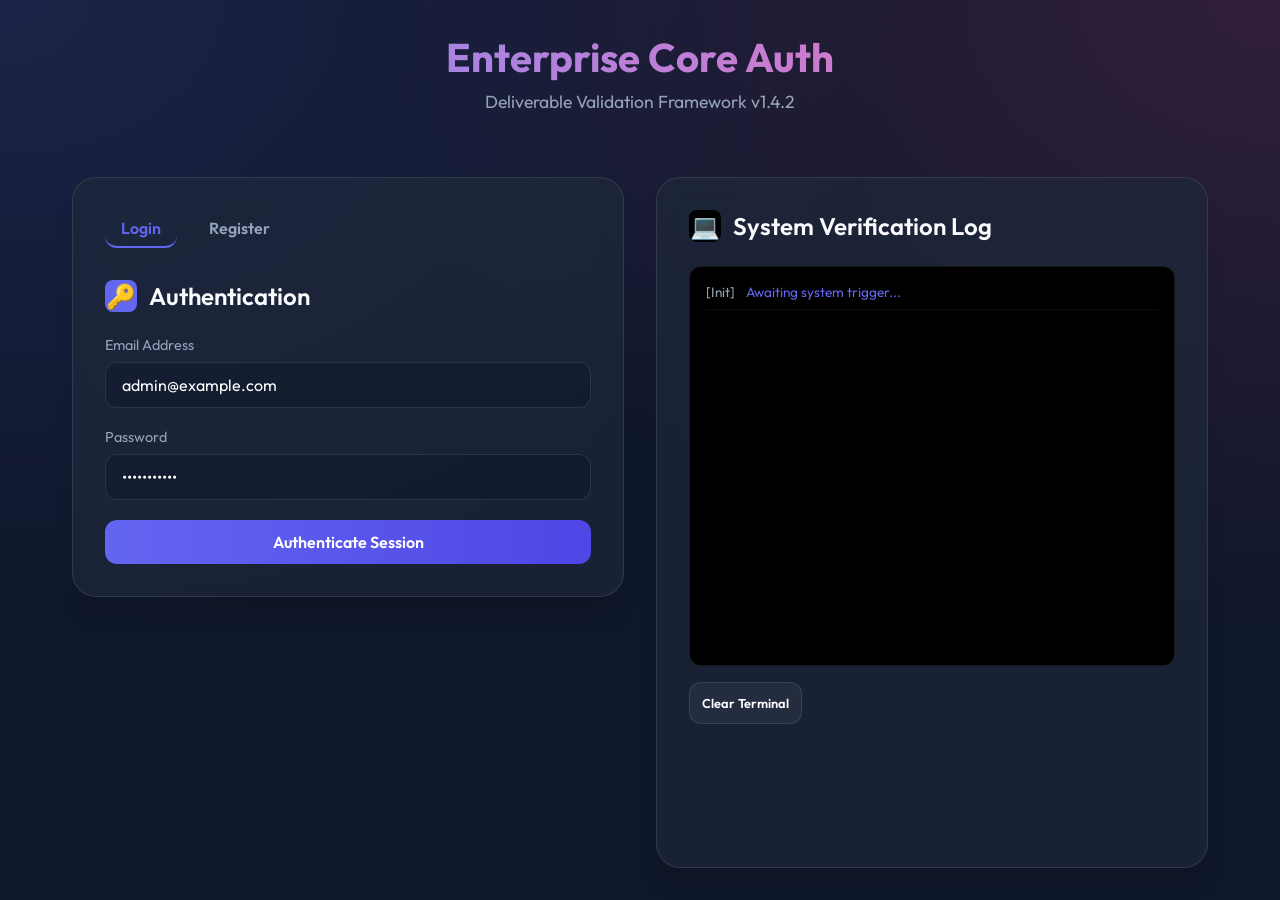
==== frontend/index.html @ 1b628c61 "feat: implement modular authentication system with JWT rotation, Redis-backed blacklisting, and CI p" ====
<!DOCTYPE html>
<html lang="en">
<head>
    <meta charset="UTF-8">
    <meta name="viewport" content="width=device-width, initial-scale=1.0">
    <title>Enterprise Core Auth - Validation Client</title>
    <link rel="preconnect" href="https://fonts.googleapis.com">
    <link rel="preconnect" href="https://fonts.gstatic.com" crossorigin>
    <link href="https://fonts.googleapis.com/css2?family=Outfit:wght@300;400;600;700&display=swap" rel="stylesheet">
    <style>
        :root {
            --primary: #6366f1;
            --primary-dark: #4f46e5;
            --secondary: #ec4899;
            --bg: #0f172a;
            --card-bg: rgba(30, 41, 59, 0.7);
            --text: #f8fafc;
            --text-dim: #94a3b8;
            --success: #22c55e;
            --error: #ef4444;
            --warning: #f59e0b;
        }

        * {
            margin: 0;
            padding: 0;
            box-sizing: border-box;
            font-family: 'Outfit', sans-serif;
        }

        body {
            background-color: var(--bg);
            background-image: 
                radial-gradient(at 0% 0%, rgba(99, 102, 241, 0.15) 0px, transparent 50%),
                radial-gradient(at 100% 0%, rgba(236, 72, 153, 0.15) 0px, transparent 50%);
            color: var(--text);
            min-height: 100vh;
            display: flex;
            flex-direction: column;
            overflow-x: hidden;
        }

        header {
            padding: 2rem;
            text-align: center;
        }

        h1 {
            font-size: 2.5rem;
            font-weight: 700;
            background: linear-gradient(to right, #818cf8, #f472b6);
            -webkit-background-clip: text;
            -webkit-text-fill-color: transparent;
            margin-bottom: 0.5rem;
        }

        .subtitle {
            color: var(--text-dim);
            font-size: 1.1rem;
        }

        main {
            flex: 1;
            max-width: 1200px;
            margin: 0 auto;
            padding: 2rem;
            width: 100%;
            display: grid;
            grid-template-columns: 1fr 1fr;
            gap: 2rem;
        }

        @media (max-width: 900px) {
            main {
                grid-template-columns: 1fr;
            }
        }

        .card {
            background: var(--card-bg);
            backdrop-filter: blur(12px);
            border: 1px solid rgba(255, 255, 255, 0.1);
            border-radius: 24px;
            padding: 2rem;
            box-shadow: 0 20px 25px -5px rgba(0, 0, 0, 0.1), 0 10px 10px -5px rgba(0, 0, 0, 0.04);
            transition: transform 0.3s ease, box-shadow 0.3s ease;
        }

        .card:hover {
            transform: translateY(-5px);
            box-shadow: 0 25px 30px -5px rgba(0, 0, 0, 0.2);
        }

        .card-title {
            font-size: 1.5rem;
            font-weight: 600;
            margin-bottom: 1.5rem;
            display: flex;
            align-items: center;
            gap: 0.75rem;
        }

        .card-title .icon {
            width: 32px;
            height: 32px;
            background: var(--primary);
            border-radius: 8px;
            display: flex;
            align-items: center;
            justify-content: center;
        }

        .form-group {
            margin-bottom: 1.25rem;
        }

        label {
            display: block;
            margin-bottom: 0.5rem;
            color: var(--text-dim);
            font-size: 0.9rem;
        }

        input {
            width: 100%;
            padding: 0.75rem 1rem;
            background: rgba(15, 23, 42, 0.5);
            border: 1px solid rgba(255, 255, 255, 0.1);
            border-radius: 12px;
            color: white;
            font-size: 1rem;
            outline: none;
            transition: border-color 0.2s;
        }

        input:focus {
            border-color: var(--primary);
        }

        button {
            width: 100%;
            padding: 0.75rem;
            background: linear-gradient(to right, var(--primary), var(--primary-dark));
            color: white;
            border: none;
            border-radius: 12px;
            font-size: 1rem;
            font-weight: 600;
            cursor: pointer;
            transition: opacity 0.2s, transform 0.1s;
        }

        button:hover {
            opacity: 0.9;
        }

        button:active {
            transform: scale(0.98);
        }

        button.secondary {
            background: rgba(255, 255, 255, 0.05);
            border: 1px solid rgba(255, 255, 255, 0.1);
        }

        button.secondary:hover {
            background: rgba(255, 255, 255, 0.1);
        }

        .status-badge {
            display: inline-flex;
            align-items: center;
            padding: 0.25rem 0.75rem;
            border-radius: 9999px;
            font-size: 0.75rem;
            font-weight: 600;
            text-transform: uppercase;
        }

        .status-badge.active { background: rgba(34, 197, 94, 0.2); color: var(--success); }
        .status-badge.inactive { background: rgba(239, 68, 68, 0.2); color: var(--error); }
        .status-badge.warning { background: rgba(245, 158, 11, 0.2); color: var(--warning); }

        #log-container {
            font-family: 'Monaco', 'Consolas', monospace;
            font-size: 0.85rem;
            height: 400px;
            overflow-y: auto;
            background: #000;
            padding: 1rem;
            border-radius: 12px;
            border: 1px solid rgba(255, 255, 255, 0.1);
        }

        .log-entry {
            margin-bottom: 0.5rem;
            padding-bottom: 0.5rem;
            border-bottom: 1px solid rgba(255, 255, 255, 0.05);
        }

        .log-time { color: var(--text-dim); margin-right: 0.5rem; }
        .log-type-info { color: var(--primary); }
        .log-type-success { color: var(--success); }
        .log-type-error { color: var(--error); }
        .log-type-warn { color: var(--warning); }

        .token-display {
            background: rgba(15, 23, 42, 0.5);
            padding: 1rem;
            border-radius: 12px;
            margin-top: 1rem;
            word-break: break-all;
            font-size: 0.75rem;
            color: var(--text-dim);
            max-height: 100px;
            overflow-y: auto;
        }

        .tab-buttons {
            display: flex;
            gap: 1rem;
            margin-bottom: 2rem;
        }

        .tab-btn {
            background: none;
            border: none;
            color: var(--text-dim);
            font-weight: 600;
            padding: 0.5rem 1rem;
            cursor: pointer;
            border-bottom: 2px solid transparent;
            width: auto;
        }

        .tab-btn.active {
            color: var(--primary);
            border-bottom-color: var(--primary);
        }

        .hidden { display: none; }

        .grid-2 {
            display: grid;
            grid-template-columns: 1fr 1fr;
            gap: 1rem;
        }
    </style>
</head>
<body>
    <header>
        <h1>Enterprise Core Auth</h1>
        <p class="subtitle">Deliverable Validation Framework v1.4.2</p>
    </header>

    <main>
        <section class="left-panel">
            <div class="card">
                <div class="tab-buttons">
                    <button class="tab-btn active" onclick="showTab('login')">Login</button>
                    <button class="tab-btn" onclick="showTab('register')">Register</button>
                </div>

                <div id="login-form">
                    <div class="card-title">
                        <div class="icon">🔑</div>
                        Authentication
                    </div>
                    <form onsubmit="handleLogin(event)">
                        <div class="form-group">
                            <label>Email Address</label>
                            <input type="email" id="login-email" required value="admin@example.com">
                        </div>
                        <div class="form-group">
                            <label>Password</label>
                            <input type="password" id="login-password" required value="password123">
                        </div>
                        <button type="submit">Authenticate Session</button>
                    </form>
                </div>

                <div id="register-form" class="hidden">
                    <div class="card-title">
                        <div class="icon">👤</div>
                        Create Account
                    </div>
                    <form onsubmit="handleRegister(event)">
                        <div class="form-group">
                            <label>Email Address</label>
                            <input type="email" id="reg-email" required placeholder="user@enterprise.com">
                        </div>
                        <div class="form-group">
                            <label>Password</label>
                            <input type="password" id="reg-password" required placeholder="••••••••">
                        </div>
                        <button type="submit">Register Identity</button>
                    </form>
                </div>

                <div id="session-info" class="hidden">
                    <div class="card-title">
                        <div class="icon">⚡</div>
                        Active Session
                    </div>
                    <div style="margin-bottom: 1rem; display: flex; justify-content: space-between; align-items: center;">
                        <span>Session Status:</span>
                        <span id="session-status" class="status-badge active">Validated</span>
                    </div>
                    <div class="grid-2">
                        <button class="secondary" onclick="fetchProfile()">Fetch Profile</button>
                        <button class="secondary" onclick="rotateToken()">Rotate Token</button>
                    </div>
                    <div class="grid-2" style="margin-top: 1rem;">
                        <button class="secondary" onclick="logout()" style="color: var(--error); border-color: var(--error);">Revoke Session</button>
                        <button class="secondary" onclick="testInvalid()" style="color: var(--warning);">Test Zero-Trust</button>
                    </div>
                    
                    <div class="token-display" id="access-token-view">Access Token: None</div>
                    <div class="token-display" id="refresh-token-view">Refresh Token: None</div>
                </div>
            </div>
        </section>

        <section class="right-panel">
            <div class="card" style="height: 100%;">
                <div class="card-title">
                    <div class="icon" style="background: #000;">💻</div>
                    System Verification Log
                </div>
                <div id="log-container">
                    <div class="log-entry">
                        <span class="log-time">[Init]</span>
                        <span class="log-type-info">Awaiting system trigger...</span>
                    </div>
                </div>
                <button class="secondary" onclick="clearLogs()" style="margin-top: 1rem; width: auto; font-size: 0.8rem;">Clear Terminal</button>
            </div>
        </section>
    </main>

    <script>
        const API_URL = 'http://localhost:8000';
        let accessToken = null;
        let refreshToken = null;

        function showTab(tab) {
            document.getElementById('login-form').classList.toggle('hidden', tab !== 'login');
            document.getElementById('register-form').classList.toggle('hidden', tab !== 'register');
            document.querySelectorAll('.tab-btn').forEach(btn => {
                btn.classList.toggle('active', btn.innerText.toLowerCase() === tab);
            });
        }

        function log(message, type = 'info') {
            const container = document.getElementById('log-container');
            const entry = document.createElement('div');
            entry.className = 'log-entry';
            const time = new Date().toLocaleTimeString();
            entry.innerHTML = `<span class="log-time">[${time}]</span> <span class="log-type-${type}">${message}</span>`;
            container.appendChild(entry);
            container.scrollTop = container.scrollHeight;
        }

        function clearLogs() {
            document.getElementById('log-container').innerHTML = '';
        }

        async function handleRegister(e) {
            e.preventDefault();
            const email = document.getElementById('reg-email').value;
            const password = document.getElementById('reg-password').value;
            
            log(`Attempting registration for: ${email}`, 'info');
            try {
                const res = await fetch(`${API_URL}/auth/register`, {
                    method: 'POST',
                    headers: { 'Content-Type': 'application/json' },
                    body: JSON.stringify({ email, password })
                });
                const data = await res.json();
                if (res.ok) {
                    log(`Identity created! ID: ${data.id}, Active: ${data.is_active}`, 'success');
                    showTab('login');
                } else {
                    log(`Registration Failed: ${data.detail}`, 'error');
                }
            } catch (err) {
                log(`Network Error: ${err.message}`, 'error');
            }
        }

        async function handleLogin(e) {
            e.preventDefault();
            const email = document.getElementById('login-email').value;
            const password = document.getElementById('login-password').value;

            log(`Initiating Auth Sequence for: ${email}`, 'info');
            
            const formData = new FormData();
            formData.append('username', email);
            formData.append('password', password);

            try {
                const res = await fetch(`${API_URL}/auth/login`, {
                    method: 'POST',
                    body: formData
                });
                const data = await res.json();
                if (res.ok) {
                    accessToken = data.access_token;
                    refreshToken = data.refresh_token;
                    log(`Auth Successful! Protocol: ${data.token_type}`, 'success');
                    log(`Access Token issued (15m lifespan)`, 'success');
                    
                    document.getElementById('access-token-view').innerText = `Access Token: ${accessToken}`;
                    document.getElementById('refresh-token-view').innerText = `Refresh Token: ${refreshToken}`;
                    
                    document.getElementById('login-form').classList.add('hidden');
                    document.getElementById('session-info').classList.remove('hidden');
                    document.querySelector('.tab-buttons').classList.add('hidden');
                } else {
                    log(`Auth Failed: ${data.detail}`, 'error');
                }
            } catch (err) {
                log(`Network Error: ${err.message}`, 'error');
            }
        }

        async function fetchProfile() {
            log('Requesting protected profile data...', 'info');
            try {
                const res = await fetch(`${API_URL}/users/me`, {
                    headers: { 'Authorization': `Bearer ${accessToken}` }
                });
                const data = await res.json();
                if (res.ok) {
                    log(`Profile Retrieved: ${JSON.stringify(data)}`, 'success');
                } else if (res.status === 401) {
                    log('Access Token Expired or Revoked!', 'warn');
                    document.getElementById('session-status').innerText = 'Invalid';
                    document.getElementById('session-status').className = 'status-badge inactive';
                } else {
                    log(`Error: ${data.detail}`, 'error');
                }
            } catch (err) {
                log(`Network Error: ${err.message}`, 'error');
            }
        }

        async function rotateToken() {
            log('Initiating Token Rotation Sequence...', 'info');
            try {
                const res = await fetch(`${API_URL}/auth/refresh`, {
                    method: 'POST',
                    headers: { 'Content-Type': 'application/json' },
                    body: JSON.stringify({ refresh_token: refreshToken })
                });
                const data = await res.json();
                if (res.ok) {
                    accessToken = data.access_token;
                    refreshToken = data.refresh_token;
                    log('Rotation Success! New token pair generated.', 'success');
                    document.getElementById('access-token-view').innerText = `Access Token: ${accessToken}`;
                    document.getElementById('refresh-token-view').innerText = `Refresh Token: ${refreshToken}`;
                } else {
                    log(`Rotation Failed: ${data.detail}`, 'error');
                }
            } catch (err) {
                log(`Network Error: ${err.message}`, 'error');
            }
        }

        async function logout() {
            log('Initiating Stateful Revocation...', 'info');
            try {
                const res = await fetch(`${API_URL}/auth/logout`, {
                    method: 'POST',
                    headers: { 'Authorization': `Bearer ${accessToken}` }
                });
                const data = await res.json();
                if (res.ok) {
                    log(`Logout Complete: ${data.detail}`, 'success');
                    log('Access Token has been blacklisted in Redis.', 'warn');
                    
                    // We keep the local token to test "Post-Validation"
                    document.getElementById('session-status').innerText = 'Revoked';
                    document.getElementById('session-status').className = 'status-badge inactive';
                } else {
                    log(`Logout Error: ${data.detail}`, 'error');
                }
            } catch (err) {
                log(`Network Error: ${err.message}`, 'error');
            }
        }

        async function testInvalid() {
            log('Testing Zero-Trust: Attempting access with Revoked Token...', 'warn');
            await fetchProfile();
        }

    </script>
</body>
</html>
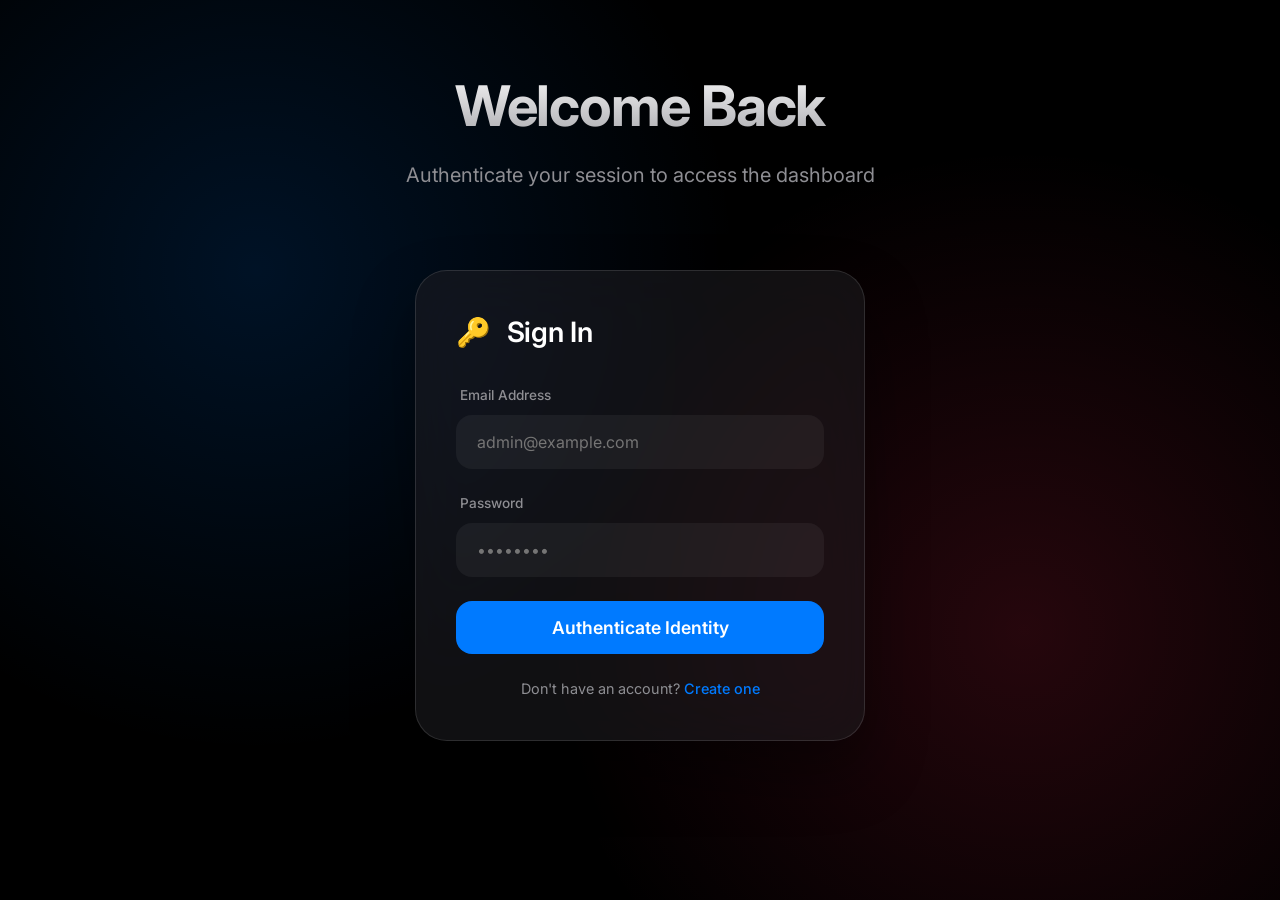
==== commit 9c24ed09: "feat: implement authentication system with frontend UI and FastAPI backend models" ====
--- a/frontend/index.html
+++ b/frontend/index.html
@@ -3,320 +3,54 @@
 <head>
     <meta charset="UTF-8">
     <meta name="viewport" content="width=device-width, initial-scale=1.0">
-    <title>Enterprise Core Auth - Validation Client</title>
+    <title>Dashboard - Enterprise Core Auth</title>
+    <link rel="stylesheet" href="style.css">
     <link rel="preconnect" href="https://fonts.googleapis.com">
     <link rel="preconnect" href="https://fonts.gstatic.com" crossorigin>
-    <link href="https://fonts.googleapis.com/css2?family=Outfit:wght@300;400;600;700&display=swap" rel="stylesheet">
+    <link href="https://fonts.googleapis.com/css2?family=Inter:wght@300;400;500;600;700&display=swap" rel="stylesheet">
     <style>
-        :root {
-            --primary: #6366f1;
-            --primary-dark: #4f46e5;
-            --secondary: #ec4899;
-            --bg: #0f172a;
-            --card-bg: rgba(30, 41, 59, 0.7);
-            --text: #f8fafc;
-            --text-dim: #94a3b8;
-            --success: #22c55e;
-            --error: #ef4444;
-            --warning: #f59e0b;
+        main {
+            display: grid;
+            grid-template-columns: 1.1fr 0.9fr;
+            gap: 3rem;
         }
-
-        * {
-            margin: 0;
-            padding: 0;
-            box-sizing: border-box;
-            font-family: 'Outfit', sans-serif;
-        }
-
-        body {
-            background-color: var(--bg);
-            background-image: 
-                radial-gradient(at 0% 0%, rgba(99, 102, 241, 0.15) 0px, transparent 50%),
-                radial-gradient(at 100% 0%, rgba(236, 72, 153, 0.15) 0px, transparent 50%);
-            color: var(--text);
-            min-height: 100vh;
-            display: flex;
-            flex-direction: column;
-            overflow-x: hidden;
-        }
-
-        header {
-            padding: 2rem;
-            text-align: center;
-        }
-
-        h1 {
-            font-size: 2.5rem;
-            font-weight: 700;
-            background: linear-gradient(to right, #818cf8, #f472b6);
-            -webkit-background-clip: text;
-            -webkit-text-fill-color: transparent;
-            margin-bottom: 0.5rem;
-        }
-
-        .subtitle {
-            color: var(--text-dim);
-            font-size: 1.1rem;
-        }
-
-        main {
-            flex: 1;
-            max-width: 1200px;
-            margin: 0 auto;
-            padding: 2rem;
-            width: 100%;
-            display: grid;
-            grid-template-columns: 1fr 1fr;
-            gap: 2rem;
-        }
-
-        @media (max-width: 900px) {
-            main {
-                grid-template-columns: 1fr;
-            }
-        }
-
-        .card {
-            background: var(--card-bg);
-            backdrop-filter: blur(12px);
-            border: 1px solid rgba(255, 255, 255, 0.1);
-            border-radius: 24px;
-            padding: 2rem;
-            box-shadow: 0 20px 25px -5px rgba(0, 0, 0, 0.1), 0 10px 10px -5px rgba(0, 0, 0, 0.04);
-            transition: transform 0.3s ease, box-shadow 0.3s ease;
-        }
-
-        .card:hover {
-            transform: translateY(-5px);
-            box-shadow: 0 25px 30px -5px rgba(0, 0, 0, 0.2);
-        }
-
-        .card-title {
-            font-size: 1.5rem;
-            font-weight: 600;
-            margin-bottom: 1.5rem;
-            display: flex;
-            align-items: center;
-            gap: 0.75rem;
-        }
-
-        .card-title .icon {
-            width: 32px;
-            height: 32px;
-            background: var(--primary);
-            border-radius: 8px;
-            display: flex;
-            align-items: center;
-            justify-content: center;
-        }
-
-        .form-group {
-            margin-bottom: 1.25rem;
-        }
-
-        label {
-            display: block;
-            margin-bottom: 0.5rem;
-            color: var(--text-dim);
-            font-size: 0.9rem;
-        }
-
-        input {
-            width: 100%;
-            padding: 0.75rem 1rem;
-            background: rgba(15, 23, 42, 0.5);
-            border: 1px solid rgba(255, 255, 255, 0.1);
-            border-radius: 12px;
-            color: white;
-            font-size: 1rem;
-            outline: none;
-            transition: border-color 0.2s;
-        }
-
-        input:focus {
-            border-color: var(--primary);
-        }
-
-        button {
-            width: 100%;
-            padding: 0.75rem;
-            background: linear-gradient(to right, var(--primary), var(--primary-dark));
-            color: white;
-            border: none;
-            border-radius: 12px;
-            font-size: 1rem;
-            font-weight: 600;
-            cursor: pointer;
-            transition: opacity 0.2s, transform 0.1s;
-        }
-
-        button:hover {
-            opacity: 0.9;
-        }
-
-        button:active {
-            transform: scale(0.98);
-        }
-
-        button.secondary {
-            background: rgba(255, 255, 255, 0.05);
-            border: 1px solid rgba(255, 255, 255, 0.1);
-        }
-
-        button.secondary:hover {
-            background: rgba(255, 255, 255, 0.1);
-        }
-
-        .status-badge {
-            display: inline-flex;
-            align-items: center;
-            padding: 0.25rem 0.75rem;
-            border-radius: 9999px;
-            font-size: 0.75rem;
-            font-weight: 600;
-            text-transform: uppercase;
-        }
-
-        .status-badge.active { background: rgba(34, 197, 94, 0.2); color: var(--success); }
-        .status-badge.inactive { background: rgba(239, 68, 68, 0.2); color: var(--error); }
-        .status-badge.warning { background: rgba(245, 158, 11, 0.2); color: var(--warning); }
-
-        #log-container {
-            font-family: 'Monaco', 'Consolas', monospace;
-            font-size: 0.85rem;
-            height: 400px;
-            overflow-y: auto;
-            background: #000;
-            padding: 1rem;
-            border-radius: 12px;
-            border: 1px solid rgba(255, 255, 255, 0.1);
-        }
-
-        .log-entry {
-            margin-bottom: 0.5rem;
-            padding-bottom: 0.5rem;
-            border-bottom: 1px solid rgba(255, 255, 255, 0.05);
-        }
-
-        .log-time { color: var(--text-dim); margin-right: 0.5rem; }
-        .log-type-info { color: var(--primary); }
-        .log-type-success { color: var(--success); }
-        .log-type-error { color: var(--error); }
-        .log-type-warn { color: var(--warning); }
-
-        .token-display {
-            background: rgba(15, 23, 42, 0.5);
-            padding: 1rem;
-            border-radius: 12px;
-            margin-top: 1rem;
-            word-break: break-all;
-            font-size: 0.75rem;
-            color: var(--text-dim);
-            max-height: 100px;
-            overflow-y: auto;
-        }
-
-        .tab-buttons {
-            display: flex;
-            gap: 1rem;
-            margin-bottom: 2rem;
-        }
-
-        .tab-btn {
-            background: none;
-            border: none;
-            color: var(--text-dim);
-            font-weight: 600;
-            padding: 0.5rem 1rem;
-            cursor: pointer;
-            border-bottom: 2px solid transparent;
-            width: auto;
-        }
-
-        .tab-btn.active {
-            color: var(--primary);
-            border-bottom-color: var(--primary);
-        }
-
-        .hidden { display: none; }
-
-        .grid-2 {
-            display: grid;
-            grid-template-columns: 1fr 1fr;
-            gap: 1rem;
+        @media (max-width: 1000px) {
+            main { grid-template-columns: 1fr; }
         }
     </style>
 </head>
 <body>
     <header>
-        <h1>Enterprise Core Auth</h1>
-        <p class="subtitle">Deliverable Validation Framework v1.4.2</p>
+        <h1>System Dashboard</h1>
+        <p class="subtitle">v1.4.2-Prod Security Control Hub</p>
     </header>
 
     <main>
         <section class="left-panel">
             <div class="card">
-                <div class="tab-buttons">
-                    <button class="tab-btn active" onclick="showTab('login')">Login</button>
-                    <button class="tab-btn" onclick="showTab('register')">Register</button>
-                </div>
-
-                <div id="login-form">
+                <div id="session-info">
                     <div class="card-title">
-                        <div class="icon">🔑</div>
-                        Authentication
-                    </div>
-                    <form onsubmit="handleLogin(event)">
-                        <div class="form-group">
-                            <label>Email Address</label>
-                            <input type="email" id="login-email" required value="admin@example.com">
-                        </div>
-                        <div class="form-group">
-                            <label>Password</label>
-                            <input type="password" id="login-password" required value="password123">
-                        </div>
-                        <button type="submit">Authenticate Session</button>
-                    </form>
-                </div>
-
-                <div id="register-form" class="hidden">
-                    <div class="card-title">
-                        <div class="icon">👤</div>
-                        Create Account
-                    </div>
-                    <form onsubmit="handleRegister(event)">
-                        <div class="form-group">
-                            <label>Email Address</label>
-                            <input type="email" id="reg-email" required placeholder="user@enterprise.com">
-                        </div>
-                        <div class="form-group">
-                            <label>Password</label>
-                            <input type="password" id="reg-password" required placeholder="••••••••">
-                        </div>
-                        <button type="submit">Register Identity</button>
-                    </form>
-                </div>
-
-                <div id="session-info" class="hidden">
-                    <div class="card-title">
-                        <div class="icon">⚡</div>
+                        <span class="icon">⚡</span>
                         Active Session
                     </div>
-                    <div style="margin-bottom: 1rem; display: flex; justify-content: space-between; align-items: center;">
+                    <div style="margin-bottom: 2rem; display: flex; justify-content: space-between; align-items: center;">
                         <span>Session Status:</span>
                         <span id="session-status" class="status-badge active">Validated</span>
                     </div>
-                    <div class="grid-2">
+                    
+                    <div style="display: grid; grid-template-columns: 1fr 1fr; gap: 1rem;">
                         <button class="secondary" onclick="fetchProfile()">Fetch Profile</button>
                         <button class="secondary" onclick="rotateToken()">Rotate Token</button>
                     </div>
-                    <div class="grid-2" style="margin-top: 1rem;">
+                    
+                    <div style="display: grid; grid-template-columns: 1fr 1fr; gap: 1rem; margin-top: 1rem;">
                         <button class="secondary" onclick="logout()" style="color: var(--error); border-color: var(--error);">Revoke Session</button>
-                        <button class="secondary" onclick="testInvalid()" style="color: var(--warning);">Test Zero-Trust</button>
+                        <button class="secondary" onclick="window.location.href='users.html'" style="color: var(--primary);">Users Directory</button>
                     </div>
+                    <button class="secondary" onclick="testInvalid()" style="color: var(--warning); margin-top: 1rem; width: 100%;">Test Zero-Trust</button>
                     
-                    <div class="token-display" id="access-token-view">Access Token: None</div>
-                    <div class="token-display" id="refresh-token-view">Refresh Token: None</div>
+                    <div class="token-display" id="access-token-view">Access Token: Loaded</div>
+                    <div class="token-display" id="refresh-token-view">Refresh Token: Loaded</div>
                 </div>
             </div>
         </section>
@@ -324,31 +58,23 @@
         <section class="right-panel">
             <div class="card" style="height: 100%;">
                 <div class="card-title">
-                    <div class="icon" style="background: #000;">💻</div>
-                    System Verification Log
+                    <span class="icon" style="background: #000;">💻</span>
+                    Verification Log
                 </div>
-                <div id="log-container">
-                    <div class="log-entry">
-                        <span class="log-time">[Init]</span>
-                        <span class="log-type-info">Awaiting system trigger...</span>
-                    </div>
-                </div>
-                <button class="secondary" onclick="clearLogs()" style="margin-top: 1rem; width: auto; font-size: 0.8rem;">Clear Terminal</button>
+                <div id="log-container"></div>
+                <button class="secondary" onclick="clearLogs()" style="margin-top: 1.5rem; width: auto; font-size: 0.8rem;">Clear Terminal</button>
             </div>
         </section>
     </main>
 
     <script>
         const API_URL = 'http://localhost:8000';
-        let accessToken = null;
-        let refreshToken = null;
+        let accessToken = localStorage.getItem('access_token');
+        let refreshToken = localStorage.getItem('refresh_token');
 
-        function showTab(tab) {
-            document.getElementById('login-form').classList.toggle('hidden', tab !== 'login');
-            document.getElementById('register-form').classList.toggle('hidden', tab !== 'register');
-            document.querySelectorAll('.tab-btn').forEach(btn => {
-                btn.classList.toggle('active', btn.innerText.toLowerCase() === tab);
-            });
+        // Redirect if not authenticated
+        if (!accessToken) {
+            window.location.href = 'login.html';
         }
 
         function log(message, type = 'info') {
@@ -361,70 +87,7 @@
             container.scrollTop = container.scrollHeight;
         }
 
-        function clearLogs() {
-            document.getElementById('log-container').innerHTML = '';
-        }
-
-        async function handleRegister(e) {
-            e.preventDefault();
-            const email = document.getElementById('reg-email').value;
-            const password = document.getElementById('reg-password').value;
-            
-            log(`Attempting registration for: ${email}`, 'info');
-            try {
-                const res = await fetch(`${API_URL}/auth/register`, {
-                    method: 'POST',
-                    headers: { 'Content-Type': 'application/json' },
-                    body: JSON.stringify({ email, password })
-                });
-                const data = await res.json();
-                if (res.ok) {
-                    log(`Identity created! ID: ${data.id}, Active: ${data.is_active}`, 'success');
-                    showTab('login');
-                } else {
-                    log(`Registration Failed: ${data.detail}`, 'error');
-                }
-            } catch (err) {
-                log(`Network Error: ${err.message}`, 'error');
-            }
-        }
-
-        async function handleLogin(e) {
-            e.preventDefault();
-            const email = document.getElementById('login-email').value;
-            const password = document.getElementById('login-password').value;
-
-            log(`Initiating Auth Sequence for: ${email}`, 'info');
-            
-            const formData = new FormData();
-            formData.append('username', email);
-            formData.append('password', password);
-
-            try {
-                const res = await fetch(`${API_URL}/auth/login`, {
-                    method: 'POST',
-                    body: formData
-                });
-                const data = await res.json();
-                if (res.ok) {
-                    accessToken = data.access_token;
-                    refreshToken = data.refresh_token;
-                    log(`Auth Successful! Protocol: ${data.token_type}`, 'success');
-                    log(`Access Token issued (15m lifespan)`, 'success');
-                    
-                    document.getElementById('access-token-view').innerText = `Access Token: ${accessToken}`;
-                    document.getElementById('refresh-token-view').innerText = `Refresh Token: ${refreshToken}`;
-                    
-                    document.getElementById('login-form').classList.add('hidden');
-                    document.getElementById('session-info').classList.remove('hidden');
-                    document.querySelector('.tab-buttons').classList.add('hidden');
-                } else {
-                    log(`Auth Failed: ${data.detail}`, 'error');
-                }
-            } catch (err) {
-                log(`Network Error: ${err.message}`, 'error');
-            }
-        }
+        function clearLogs() { document.getElementById('log-container').innerHTML = ''; }
 
         async function fetchProfile() {
             log('Requesting protected profile data...', 'info');
@@ -442,9 +105,7 @@
                 } else {
                     log(`Error: ${data.detail}`, 'error');
                 }
-            } catch (err) {
-                log(`Network Error: ${err.message}`, 'error');
-            }
+            } catch (err) { log(`Network Error: ${err.message}`, 'error'); }
         }
 
         async function rotateToken() {
@@ -459,15 +120,14 @@
                 if (res.ok) {
                     accessToken = data.access_token;
                     refreshToken = data.refresh_token;
+                    localStorage.setItem('access_token', accessToken);
+                    localStorage.setItem('refresh_token', refreshToken);
                     log('Rotation Success! New token pair generated.', 'success');
-                    document.getElementById('access-token-view').innerText = `Access Token: ${accessToken}`;
-                    document.getElementById('refresh-token-view').innerText = `Refresh Token: ${refreshToken}`;
+                    updateTokenViews();
                 } else {
                     log(`Rotation Failed: ${data.detail}`, 'error');
                 }
-            } catch (err) {
-                log(`Network Error: ${err.message}`, 'error');
-            }
+            } catch (err) { log(`Network Error: ${err.message}`, 'error'); }
         }
 
         async function logout() {
@@ -480,24 +140,25 @@
                 const data = await res.json();
                 if (res.ok) {
                     log(`Logout Complete: ${data.detail}`, 'success');
-                    log('Access Token has been blacklisted in Redis.', 'warn');
-                    
-                    // We keep the local token to test "Post-Validation"
+                    log('Access Token blacklisted in Redis.', 'warn');
                     document.getElementById('session-status').innerText = 'Revoked';
                     document.getElementById('session-status').className = 'status-badge inactive';
-                } else {
-                    log(`Logout Error: ${data.detail}`, 'error');
-                }
-            } catch (err) {
-                log(`Network Error: ${err.message}`, 'error');
-            }
+                } else { log(`Logout Error: ${data.detail}`, 'error'); }
+            } catch (err) { log(`Network Error: ${err.message}`, 'error'); }
         }
 
-        async function testInvalid() {
+        function testInvalid() {
             log('Testing Zero-Trust: Attempting access with Revoked Token...', 'warn');
-            await fetchProfile();
+            fetchProfile();
         }
 
+        function updateTokenViews() {
+            document.getElementById('access-token-view').innerText = `Access Token: ${accessToken}`;
+            document.getElementById('refresh-token-view').innerText = `Refresh Token: ${refreshToken}`;
+        }
+
+        updateTokenViews();
+        log('Dashboard initialized. System secure.', 'success');
     </script>
 </body>
 </html>
--- a/frontend/style.css
+++ b/frontend/style.css
@@ -0,0 +1,178 @@
+:root {
+    --primary: #007AFF; /* Apple SF Blue */
+    --secondary: #FF2D55; /* Apple SF Pink */
+    --bg: #000000;
+    --card-bg: rgba(28, 28, 30, 0.6);
+    --text: #FFFFFF;
+    --text-dim: #8E8E93;
+    --success: #34C759;
+    --error: #FF3B30;
+    --warning: #FF9500;
+    --glass-border: rgba(255, 255, 255, 0.12);
+}
+
+* {
+    margin: 0;
+    padding: 0;
+    box-sizing: border-box;
+    font-family: 'Inter', -apple-system, BlinkMacSystemFont, sans-serif;
+    -webkit-font-smoothing: antialiased;
+}
+
+body {
+    background-color: var(--bg);
+    background-image: 
+        radial-gradient(circle at 20% 30%, rgba(0, 122, 255, 0.15) 0%, transparent 40%),
+        radial-gradient(circle at 80% 70%, rgba(255, 45, 85, 0.15) 0%, transparent 40%);
+    color: var(--text);
+    min-height: 100vh;
+    display: flex;
+    flex-direction: column;
+    overflow-x: hidden;
+    line-height: 1.5;
+}
+
+header {
+    padding: 4rem 2rem 2rem;
+    text-align: center;
+    animation: fadeIn 1s ease-out;
+}
+
+@keyframes fadeIn {
+    from { opacity: 0; transform: translateY(10px); }
+    to { opacity: 1; transform: translateY(0); }
+}
+
+h1 {
+    font-size: 3.5rem;
+    font-weight: 700;
+    letter-spacing: -0.02em;
+    margin-bottom: 0.75rem;
+    background: linear-gradient(180deg, #FFFFFF 0%, #A1A1A6 100%);
+    -webkit-background-clip: text;
+    -webkit-text-fill-color: transparent;
+}
+
+.subtitle {
+    color: var(--text-dim);
+    font-size: 1.25rem;
+    font-weight: 400;
+    max-width: 600px;
+    margin: 0 auto;
+}
+
+main {
+    flex: 1;
+    max-width: 1300px;
+    margin: 0 auto;
+    padding: 3rem 2rem;
+    width: 100%;
+}
+
+.auth-container {
+    max-width: 450px;
+    margin: 0 auto;
+}
+
+.card {
+    background: var(--card-bg);
+    backdrop-filter: blur(30px) saturate(180%);
+    -webkit-backdrop-filter: blur(30px) saturate(180%);
+    border: 1px solid var(--glass-border);
+    border-radius: 32px;
+    padding: 2.5rem;
+    box-shadow: 0 30px 60px rgba(0, 0, 0, 0.4);
+    transition: all 0.4s cubic-bezier(0.16, 1, 0.3, 1);
+}
+
+.card:hover {
+    transform: scale(1.01);
+    border-color: rgba(255, 255, 255, 0.2);
+}
+
+.card-title {
+    font-size: 1.75rem;
+    font-weight: 600;
+    margin-bottom: 2rem;
+    display: flex;
+    align-items: center;
+    gap: 1rem;
+    letter-spacing: -0.01em;
+}
+
+.form-group {
+    margin-bottom: 1.5rem;
+}
+
+label {
+    display: block;
+    margin-bottom: 0.6rem;
+    color: var(--text-dim);
+    font-size: 0.85rem;
+    font-weight: 500;
+    margin-left: 4px;
+}
+
+input {
+    width: 100%;
+    padding: 1rem 1.25rem;
+    background: rgba(255, 255, 255, 0.05);
+    border: 1px solid transparent;
+    border-radius: 16px;
+    color: white;
+    font-size: 1rem;
+    outline: none;
+    transition: all 0.2s ease;
+}
+
+input:focus {
+    background: rgba(255, 255, 255, 0.08);
+    border-color: var(--primary);
+    box-shadow: 0 0 0 4px rgba(0, 122, 255, 0.15);
+}
+
+button {
+    width: 100%;
+    padding: 1rem;
+    background: var(--primary);
+    color: white;
+    border: none;
+    border-radius: 16px;
+    font-size: 1.1rem;
+    font-weight: 600;
+    cursor: pointer;
+    transition: all 0.3s cubic-bezier(0.16, 1, 0.3, 1);
+}
+
+button:hover {
+    filter: brightness(1.1);
+    transform: translateY(-2px);
+    box-shadow: 0 8px 20px rgba(0, 122, 255, 0.3);
+}
+
+button:active {
+    transform: scale(0.97);
+}
+
+button.secondary {
+    background: rgba(255, 255, 255, 0.08);
+    border: 1px solid var(--glass-border);
+    color: #FFFFFF;
+}
+
+.footer-link {
+    text-align: center;
+    margin-top: 1.5rem;
+    font-size: 0.9rem;
+    color: var(--text-dim);
+}
+
+.footer-link a {
+    color: var(--primary);
+    text-decoration: none;
+    font-weight: 500;
+}
+
+.footer-link a:hover {
+    text-decoration: underline;
+}
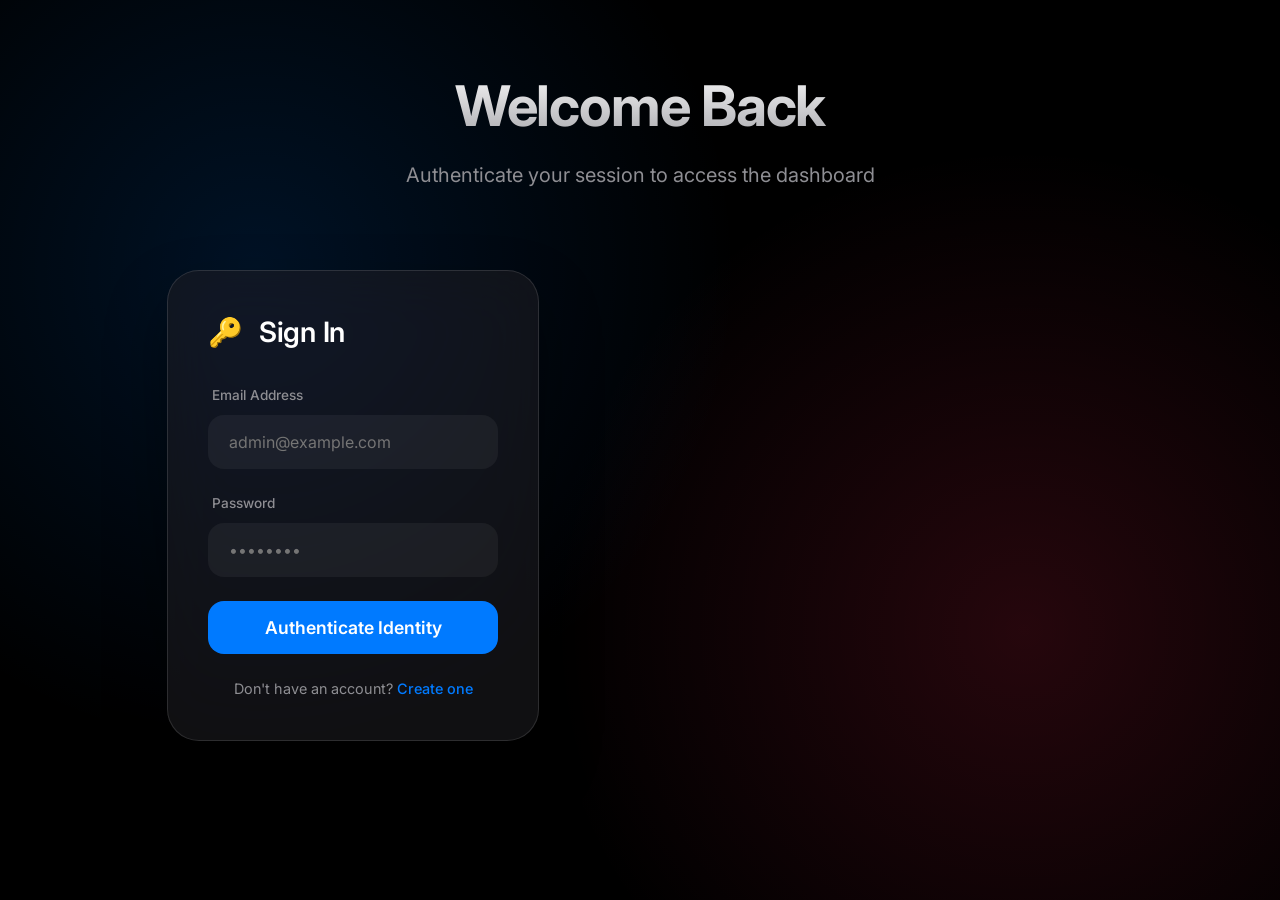
==== commit cdf2b810: "update" ====
--- a/frontend/index.html
+++ b/frontend/index.html
@@ -8,67 +8,132 @@
     <link rel="preconnect" href="https://fonts.googleapis.com">
     <link rel="preconnect" href="https://fonts.gstatic.com" crossorigin>
     <link href="https://fonts.googleapis.com/css2?family=Inter:wght@300;400;500;600;700&display=swap" rel="stylesheet">
-    <style>
-        main {
-            display: grid;
-            grid-template-columns: 1.1fr 0.9fr;
-            gap: 3rem;
-        }
-        @media (max-width: 1000px) {
-            main { grid-template-columns: 1fr; }
-        }
-    </style>
 </head>
+
 <body>
-    <header>
-        <h1>System Dashboard</h1>
-        <p class="subtitle">v1.4.2-Prod Security Control Hub</p>
-    </header>
-
-    <main>
-        <section class="left-panel">
-            <div class="card">
-                <div id="session-info">
-                    <div class="card-title">
-                        <span class="icon">⚡</span>
-                        Active Session
+    <div class="app-shell">
+        <aside class="sidebar">
+            <div class="sidebar-logo">
+                <span class="icon">🛡️</span>
+                <span>Core Auth</span>
+            </div>
+            <nav class="sidebar-nav">
+                <a href="index.html" class="nav-item active">
+                    <span class="icon">📊</span>
+                    <span>Dashboard</span>
+                </a>
+                <a href="users.html" class="nav-item">
+                    <span class="icon">👥</span>
+                    <span>Identities</span>
+                </a>
+                <a href="#" class="nav-item" onclick="logout()">
+                    <span class="icon">🚫</span>
+                    <span>Logout</span>
+                </a>
+            </nav>
+        </aside>
+
+        <div class="main-content">
+            <header>
+                <h1>Security Control Hub</h1>
+                <p class="subtitle">Real-time status and lifecycle management</p>
+            </header>
+
+            <main class="dashboard-grid">
+                <section class="control-panel">
+                    <div class="card">
+                        <div class="card-title">
+                            <span class="icon">🛡️</span>
+                            Security Hub
+                        </div>
+                        
+                        <div class="status-row">
+                            <div class="status-item">
+                                <label>Session</label>
+                                <span id="session-status" class="status-badge active">Verified</span>
+                            </div>
+                            <div class="status-item">
+                                <label>Provider</label>
+                                <span class="status-badge info">Enterprise Auth</span>
+                            </div>
+                        </div>
+
+                        <div class="action-section">
+                            <label>Identity Management</label>
+                            <div class="button-grid">
+                                <button class="secondary" onclick="fetchProfile()">
+                                    <span>👤</span> Profile
+                                </button>
+                                <button class="secondary" onclick="rotateToken()">
+                                    <span>🔄</span> Rotate
+                                </button>
+                                <button class="secondary btn-users" onclick="window.location.href='users.html'">
+                                    <span>👥</span> Users
+                                </button>
+                                <button class="secondary btn-revoke" onclick="logout()">
+                                    <span>🚫</span> Revoke
+                                </button>
+                            </div>
+                        </div>
+
+                        <div class="action-section">
+                            <label>Zero-Trust Verification</label>
+                            <button class="secondary btn-test" onclick="testInvalid()">
+                                <span>⚡</span> Execute Malicious Request Simulation
+                            </button>
+                        </div>
                     </div>
-                    <div style="margin-bottom: 2rem; display: flex; justify-content: space-between; align-items: center;">
-                        <span>Session Status:</span>
-                        <span id="session-status" class="status-badge active">Validated</span>
+
+                    <div class="card token-card" style="margin-top: 2rem;">
+                        <div class="card-title">
+                            <span class="icon">🔑</span>
+                            Token Registry
+                        </div>
+                        <div class="side-by-side-tokens">
+                            <div class="token-container">
+                                <div class="token-header">
+                                    <span>Access</span>
+                                    <div class="token-actions">
+                                        <button onclick="toggleToken('access')">👁️</button>
+                                        <button onclick="copyToken('access')">📋</button>
+                                    </div>
+                                </div>
+                                <div id="access-token-view" class="token-box truncated">Loading...</div>
+                            </div>
+
+                            <div class="token-container">
+                                <div class="token-header">
+                                    <span>Refresh</span>
+                                    <div class="token-actions">
+                                        <button onclick="toggleToken('refresh')">👁️</button>
+                                        <button onclick="copyToken('refresh')">📋</button>
+                                    </div>
+                                </div>
+                                <div id="refresh-token-view" class="token-box truncated">Loading...</div>
+                            </div>
+                        </div>
                     </div>
-                    
-                    <div style="display: grid; grid-template-columns: 1fr 1fr; gap: 1rem;">
-                        <button class="secondary" onclick="fetchProfile()">Fetch Profile</button>
-                        <button class="secondary" onclick="rotateToken()">Rotate Token</button>
+                </section>
+
+                <section class="audit-panel">
+                    <div class="card card-log">
+                        <div class="card-title">
+                            <span class="icon">💻</span>
+                            Audit Log
+                        </div>
+                        <div id="log-container"></div>
+                        <div class="log-footer">
+                            <button class="secondary btn-clear" onclick="clearLogs()">Clear Console</button>
+                            <span class="system-status">Live Monitoring</span>
+                        </div>
                     </div>
-                    
-                    <div style="display: grid; grid-template-columns: 1fr 1fr; gap: 1rem; margin-top: 1rem;">
-                        <button class="secondary" onclick="logout()" style="color: var(--error); border-color: var(--error);">Revoke Session</button>
-                        <button class="secondary" onclick="window.location.href='users.html'" style="color: var(--primary);">Users Directory</button>
-                    </div>
-                    <button class="secondary" onclick="testInvalid()" style="color: var(--warning); margin-top: 1rem; width: 100%;">Test Zero-Trust</button>
-                    
-                    <div class="token-display" id="access-token-view">Access Token: Loaded</div>
-                    <div class="token-display" id="refresh-token-view">Refresh Token: Loaded</div>
-                </div>
-            </div>
-        </section>
-
-        <section class="right-panel">
-            <div class="card" style="height: 100%;">
-                <div class="card-title">
-                    <span class="icon" style="background: #000;">💻</span>
-                    Verification Log
-                </div>
-                <div id="log-container"></div>
-                <button class="secondary" onclick="clearLogs()" style="margin-top: 1.5rem; width: auto; font-size: 0.8rem;">Clear Terminal</button>
-            </div>
-        </section>
-    </main>
+                </section>
+            </main>
+        </div>
+    </div>
 
     <script>
-        const API_URL = 'http://localhost:8000';
+        const API_URL = window.location.origin;
         let accessToken = localStorage.getItem('access_token');
         let refreshToken = localStorage.getItem('refresh_token');
 
@@ -89,15 +154,24 @@
 
         function clearLogs() { document.getElementById('log-container').innerHTML = ''; }
 
-        async function fetchProfile() {
+        async function fetchProfile(isRetry = false) {
             log('Requesting protected profile data...', 'info');
             try {
                 const res = await fetch(`${API_URL}/users/me`, {
-                    headers: { 'Authorization': `Bearer ${accessToken}` }
+                    headers: { 'Authorization': `Bearer ${localStorage.getItem('access_token')}` }
                 });
+
+                if (res.status === 401 && !isRetry) {
+                    log('Access Token expired. Attempting silent rotation...', 'warn');
+                    const success = await rotateToken(true);
+                    if (success) return fetchProfile(true);
+                }
+
                 const data = await res.json();
                 if (res.ok) {
                     log(`Profile Retrieved: ${JSON.stringify(data)}`, 'success');
+                    document.getElementById('session-status').innerText = 'Verified';
+                    document.getElementById('session-status').className = 'status-badge active';
                 } else if (res.status === 401) {
                     log('Access Token Expired or Revoked!', 'warn');
                     document.getElementById('session-status').innerText = 'Invalid';
@@ -108,8 +182,9 @@
             } catch (err) { log(`Network Error: ${err.message}`, 'error'); }
         }
 
-        async function rotateToken() {
-            log('Initiating Token Rotation Sequence...', 'info');
+        async function rotateToken(silent = false) {
+            if (!silent) log('Initiating Token Rotation Sequence...', 'info');
+            const refreshToken = localStorage.getItem('refresh_token');
             try {
                 const res = await fetch(`${API_URL}/auth/refresh`, {
                     method: 'POST',
@@ -118,16 +193,20 @@
                 });
                 const data = await res.json();
                 if (res.ok) {
-                    accessToken = data.access_token;
-                    refreshToken = data.refresh_token;
-                    localStorage.setItem('access_token', accessToken);
-                    localStorage.setItem('refresh_token', refreshToken);
-                    log('Rotation Success! New token pair generated.', 'success');
+                    localStorage.setItem('access_token', data.access_token);
+                    localStorage.setItem('refresh_token', data.refresh_token);
+                    if (!silent) log('Rotation Success! New token pair generated.', 'success');
                     updateTokenViews();
+                    return true;
                 } else {
-                    log(`Rotation Failed: ${data.detail}`, 'error');
+                    if (!silent) log(`Rotation Failed: ${data.detail}`, 'error');
+                    window.location.href = 'login.html';
+                    return false;
                 }
-            } catch (err) { log(`Network Error: ${err.message}`, 'error'); }
+            } catch (err) { 
+                if (!silent) log(`Network Error: ${err.message}`, 'error'); 
+                return false;
+            }
         }
 
         async function logout() {
@@ -152,13 +231,24 @@
             fetchProfile();
         }
 
+        function toggleToken(type) {
+            const el = document.getElementById(`${type}-token-view`);
+            el.classList.toggle('truncated');
+        }
+
+        function copyToken(type) {
+            const token = type === 'access' ? accessToken : refreshToken;
+            navigator.clipboard.writeText(token);
+            log(`${type.charAt(0).toUpperCase() + type.slice(1)} Token copied to clipboard!`, 'success');
+        }
+
         function updateTokenViews() {
-            document.getElementById('access-token-view').innerText = `Access Token: ${accessToken}`;
-            document.getElementById('refresh-token-view').innerText = `Refresh Token: ${refreshToken}`;
+            document.getElementById('access-token-view').innerText = localStorage.getItem('access_token');
+            document.getElementById('refresh-token-view').innerText = localStorage.getItem('refresh_token');
         }
 
         updateTokenViews();
-        log('Dashboard initialized. System secure.', 'success');
+        log('Security Control Hub Online. All systems nominal.', 'success');
     </script>
 </body>
 </html>
--- a/frontend/style.css
+++ b/frontend/style.css
@@ -61,13 +61,100 @@
     margin: 0 auto;
 }
 
+/* --- App Shell Layout --- */
+.app-shell {
+    display: flex;
+    min-height: 100vh;
+    width: 100%;
+}
+
+.sidebar {
+    width: 280px;
+    background: rgba(18, 18, 18, 0.8);
+    backdrop-filter: blur(40px);
+    border-right: 1px solid var(--glass-border);
+    padding: 2rem 1.5rem;
+    display: flex;
+    flex-direction: column;
+    position: sticky;
+    top: 0;
+    height: 100vh;
+    z-index: 100;
+}
+
+.main-content {
+    flex: 1;
+    display: flex;
+    flex-direction: column;
+    min-width: 0;
+}
+
+.sidebar-logo {
+    font-size: 1.5rem;
+    font-weight: 700;
+    margin-bottom: 3rem;
+    display: flex;
+    align-items: center;
+    gap: 0.75rem;
+    color: var(--text);
+}
+
+.sidebar-nav {
+    display: flex;
+    flex-direction: column;
+    gap: 0.5rem;
+}
+
+.nav-item {
+    display: flex;
+    align-items: center;
+    gap: 1rem;
+    padding: 1rem;
+    border-radius: 12px;
+    color: var(--text-dim);
+    text-decoration: none;
+    font-weight: 500;
+    transition: all 0.2s;
+}
+
+.nav-item:hover, .nav-item.active {
+    background: rgba(255, 255, 255, 0.05);
+    color: var(--text);
+}
+
+.nav-item.active {
+    background: rgba(0, 122, 255, 0.1);
+    color: var(--primary);
+}
+
+.nav-item .icon {
+    font-size: 1.25rem;
+}
+
 main {
     flex: 1;
     max-width: 1300px;
-    margin: 0 auto;
+    margin: 0;
     padding: 3rem 2rem;
     width: 100%;
-}
+    
+    display: grid;
+    grid-template-columns: 1.1fr 0.9fr;
+    gap: 3rem;
+}
+
+@media (max-width: 1200px) {
+    .sidebar { width: 80px; padding: 2rem 1rem; }
+    .sidebar-logo span:not(.icon), .nav-item span:not(.icon) { display: none; }
+}
+
+@media (max-width: 1000px) {
+    main {
+        grid-template-columns: 1fr;
+    }
+}
+
+
 
 .auth-container {
     max-width: 450px;
@@ -176,3 +263,387 @@
 .footer-link a:hover {
     text-decoration: underline;
 }
+
+/* --- Responsive Design --- */
+
+@media (max-width: 1024px) {
+    h1 {
+        font-size: 2.8rem;
+    }
+    
+    main {
+        padding: 2rem 1.5rem;
+    }
+}
+
+@media (max-width: 768px) {
+    header {
+        padding: 3rem 1.5rem 1.5rem;
+    }
+
+    h1 {
+        font-size: 2.2rem;
+    }
+
+    .subtitle {
+        font-size: 1rem;
+    }
+
+    .card {
+        padding: 1.5rem;
+        border-radius: 24px;
+    }
+
+    .card-title {
+        font-size: 1.4rem;
+        margin-bottom: 1.5rem;
+    }
+
+    /* Stack buttons on small screens */
+    .button-grid {
+        grid-template-columns: 1fr !important;
+    }
+
+    /* Handle long tokens */
+    .token-display {
+        font-size: 0.75rem;
+        padding: 0.75rem;
+        word-break: break-all;
+    }
+
+    #log-container {
+        max-height: 300px;
+        font-size: 0.8rem;
+    }
+}
+
+@media (max-width: 480px) {
+    h1 {
+        font-size: 1.8rem;
+    }
+
+    main {
+        padding: 1.5rem 1rem;
+    }
+
+    .card {
+        padding: 1.25rem;
+    }
+
+    input, button {
+        padding: 0.85rem;
+        font-size: 0.95rem;
+    }
+}
+
+/* Utilities */
+.button-grid {
+    display: grid;
+    grid-template-columns: 1fr 1fr;
+    gap: 1rem;
+}
+
+.btn-revoke { color: var(--error); border-color: var(--error) !important; }
+.btn-users { color: var(--primary); border-color: var(--primary) !important; }
+.btn-test { color: var(--warning); border-color: var(--warning) !important; margin-top: 1rem; width: 100%; }
+
+.card-log {
+    height: 100%;
+    display: flex;
+    flex-direction: column;
+}
+
+.btn-clear {
+    margin-top: 1.5rem;
+    width: auto;
+    font-size: 0.8rem;
+    align-self: flex-start;
+}
+
+/* --- Enhanced Dashboard Layout --- */
+
+.status-grid {
+    display: grid;
+    grid-template-columns: 1fr 1fr;
+    gap: 1.5rem;
+    margin-bottom: 2.5rem;
+}
+
+.status-item {
+    background: rgba(255, 255, 255, 0.03);
+    padding: 1.25rem;
+    border-radius: 20px;
+    border: 1px solid var(--glass-border);
+}
+
+.status-item label {
+    margin-left: 0;
+    margin-bottom: 0.5rem;
+    font-size: 0.75rem;
+    text-transform: uppercase;
+    letter-spacing: 0.05em;
+}
+
+.action-section {
+    margin-bottom: 2.5rem;
+}
+
+.action-section label {
+    margin-left: 0;
+    margin-bottom: 1rem;
+    font-size: 0.8rem;
+    font-weight: 600;
+    color: var(--text);
+}
+
+.button-grid button {
+    display: flex;
+    align-items: center;
+    justify-content: center;
+    gap: 0.75rem;
+    font-size: 0.95rem;
+}
+
+.token-section {
+    background: rgba(0, 0, 0, 0.2);
+    padding: 1.5rem;
+    border-radius: 24px;
+    border: 1px solid var(--glass-border);
+}
+
+.token-section label {
+    margin-left: 0;
+    margin-bottom: 1.25rem;
+    font-size: 0.8rem;
+    font-weight: 600;
+}
+
+.side-by-side-tokens {
+    display: grid;
+    grid-template-columns: 1fr 1fr;
+    gap: 1rem;
+}
+
+@media (max-width: 768px) {
+    .side-by-side-tokens {
+        grid-template-columns: 1fr;
+    }
+}
+
+.token-container {
+    background: rgba(0, 0, 0, 0.3);
+    border-radius: 16px;
+    padding: 1rem;
+    border: 1px solid rgba(255, 255, 255, 0.05);
+}
+
+.token-header {
+    display: flex;
+    justify-content: space-between;
+    align-items: center;
+    margin-bottom: 0.75rem;
+}
+
+.token-header span {
+    font-size: 0.75rem;
+    color: var(--text-dim);
+    font-weight: 500;
+}
+
+.token-actions {
+    display: flex;
+    gap: 0.5rem;
+}
+
+.token-actions button {
+    width: 28px;
+    height: 28px;
+    padding: 0;
+    font-size: 0.8rem;
+    background: rgba(255, 255, 255, 0.05);
+    border-radius: 8px;
+    display: flex;
+    align-items: center;
+    justify-content: center;
+}
+
+.token-box {
+    font-family: 'Monaco', 'Consolas', monospace;
+    font-size: 0.8rem;
+    color: var(--primary);
+    word-break: break-all;
+    line-height: 1.4;
+    max-height: 100px;
+    overflow-y: auto;
+}
+
+.token-box.truncated {
+    white-space: nowrap;
+    overflow: hidden;
+    text-overflow: ellipsis;
+    color: var(--text-dim);
+}
+
+/* --- Audit Log Enhancements --- */
+
+.log-footer {
+    display: flex;
+    justify-content: space-between;
+    align-items: center;
+    margin-top: 1.5rem;
+}
+
+.system-status {
+    font-size: 0.75rem;
+    color: var(--success);
+    display: flex;
+    align-items: center;
+    gap: 0.5rem;
+}
+
+.system-status::before {
+    content: '';
+    width: 8px;
+    height: 8px;
+    background: var(--success);
+    border-radius: 50%;
+    box-shadow: 0 0 10px var(--success);
+}
+
+/* Utilities */
+.status-badge {
+    display: inline-block;
+    padding: 0.4rem 1rem;
+    border-radius: 20px;
+    font-size: 0.85rem;
+    font-weight: 600;
+}
+
+.status-badge.active {
+    background: rgba(52, 199, 89, 0.15);
+    color: var(--success);
+}
+
+.status-badge.info {
+    background: rgba(0, 122, 255, 0.15);
+    color: var(--primary);
+}
+
+#log-container {
+    background: rgba(0, 0, 0, 0.4);
+    border-radius: 16px;
+    padding: 1.25rem;
+    flex: 1;
+    overflow-y: auto;
+    font-family: 'Monaco', 'Consolas', monospace;
+    font-size: 0.85rem;
+    border: 1px solid var(--glass-border);
+}
+
+.log-entry {
+    margin-bottom: 0.6rem;
+    border-bottom: 1px solid rgba(255, 255, 255, 0.02);
+    padding-bottom: 0.4rem;
+}
+
+.log-time { color: var(--text-dim); margin-right: 0.75rem; font-size: 0.75rem; }
+.log-type-success { color: var(--success); }
+.log-type-warn { color: var(--warning); }
+.log-type-error { color: var(--error); }
+
+/* Users Table & Management */
+.table-container {
+    margin-top: 2rem;
+    overflow-x: auto;
+    border-radius: 24px;
+    border: 1px solid var(--glass-border);
+    background: rgba(0, 0, 0, 0.2);
+}
+
+table {
+    width: 100%;
+    border-collapse: collapse;
+    background: transparent;
+}
+
+th {
+    text-align: left;
+    padding: 1.5rem;
+    background: rgba(255, 255, 255, 0.03);
+    color: var(--text-dim);
+    font-size: 0.75rem;
+    font-weight: 700;
+    text-transform: uppercase;
+    letter-spacing: 0.1em;
+    border-bottom: 1px solid var(--glass-border);
+}
+
+td {
+    padding: 1.25rem 1.5rem;
+    border-bottom: 1px solid rgba(255, 255, 255, 0.05);
+    font-size: 0.95rem;
+    color: var(--text);
+    vertical-align: middle;
+}
+
+tr:last-child td {
+    border-bottom: none;
+}
+
+tr {
+    transition: background 0.2s ease;
+}
+
+tr:hover td {
+    background: rgba(255, 255, 255, 0.03);
+}
+
+.back-link {
+    display: inline-flex;
+    align-items: center;
+    gap: 0.75rem;
+    color: var(--text-dim);
+    text-decoration: none;
+    font-weight: 500;
+    font-size: 0.9rem;
+    margin-bottom: 2rem;
+    transition: all 0.2s;
+    padding: 0.5rem 1rem;
+    background: rgba(255, 255, 255, 0.05);
+    border-radius: 12px;
+    border: 1px solid var(--glass-border);
+}
+
+.back-link:hover {
+    color: var(--primary);
+    background: rgba(0, 122, 255, 0.1);
+    transform: translateX(-5px);
+}
+
+/* Status variants */
+.status-badge.warning {
+    background: rgba(255, 149, 0, 0.1);
+    color: var(--warning);
+    border: 1px solid rgba(255, 149, 0, 0.2);
+}
+
+.status-badge.info {
+    background: rgba(0, 122, 255, 0.1);
+    color: var(--primary);
+    border: 1px solid rgba(0, 122, 255, 0.2);
+}
+
+.status-badge.active {
+    background: rgba(52, 199, 89, 0.1);
+    color: var(--success);
+    border: 1px solid rgba(52, 199, 89, 0.2);
+}
+
+.status-badge.inactive {
+    background: rgba(255, 59, 48, 0.1);
+    color: var(--error);
+    border: 1px solid rgba(255, 59, 48, 0.2);
+}
+
+
+
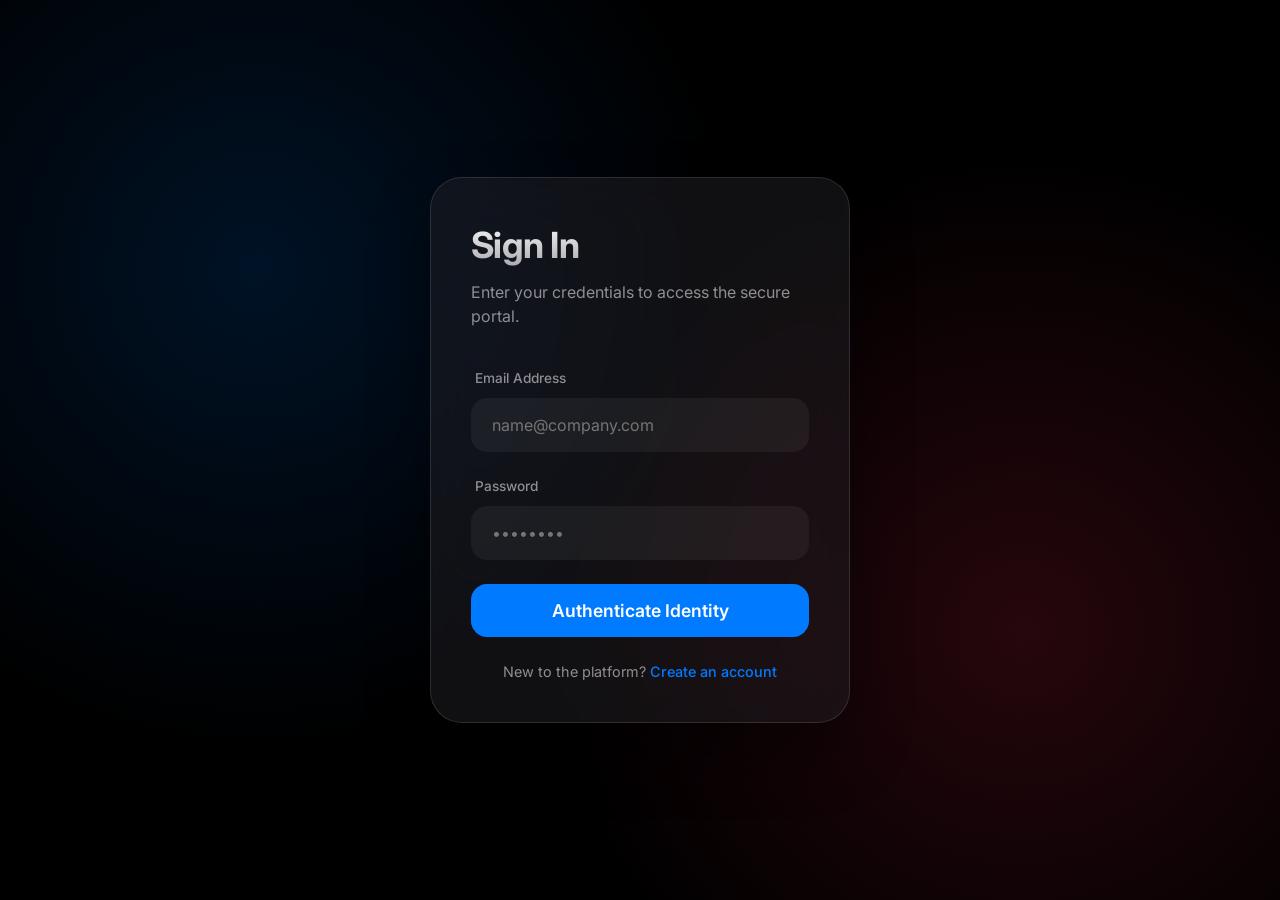
==== commit 30d1a955: "update" ====
--- a/frontend/index.html
+++ b/frontend/index.html
@@ -26,7 +26,7 @@
                     <span class="icon">👥</span>
                     <span>Identities</span>
                 </a>
-                <a href="#" class="nav-item" onclick="logout()">
+                <a href="#" class="nav-item" onclick="logout()" style="margin-top: auto; border-top: 1px solid var(--glass-border); padding-top: 2rem;">
                     <span class="icon">🚫</span>
                     <span>Logout</span>
                 </a>
@@ -41,50 +41,62 @@
 
             <main class="dashboard-grid">
                 <section class="control-panel">
-                    <div class="card">
+                    <!-- Status Pulse -->
+                    <div class="status-grid">
+                        <div class="status-item">
+                            <label>Identity Status</label>
+                            <div id="user-status-badge" class="status-badge active">Verified</div>
+                        </div>
+                        <div class="status-item">
+                            <label>Redis Cache</label>
+                            <div id="redis-status-badge" class="status-badge info">Active</div>
+                        </div>
+                    </div>
+
+                    <!-- Profile Card -->
+                    <div class="card" style="margin-bottom: 2rem;">
                         <div class="card-title">
-                            <span class="icon">🛡️</span>
-                            Security Hub
-                        </div>
-                        
-                        <div class="status-row">
-                            <div class="status-item">
-                                <label>Session</label>
-                                <span id="session-status" class="status-badge active">Verified</span>
-                            </div>
-                            <div class="status-item">
-                                <label>Provider</label>
-                                <span class="status-badge info">Enterprise Auth</span>
-                            </div>
-                        </div>
-
-                        <div class="action-section">
-                            <label>Identity Management</label>
-                            <div class="button-grid">
-                                <button class="secondary" onclick="fetchProfile()">
-                                    <span>👤</span> Profile
-                                </button>
-                                <button class="secondary" onclick="rotateToken()">
-                                    <span>🔄</span> Rotate
-                                </button>
-                                <button class="secondary btn-users" onclick="window.location.href='users.html'">
-                                    <span>👥</span> Users
-                                </button>
-                                <button class="secondary btn-revoke" onclick="logout()">
-                                    <span>🚫</span> Revoke
-                                </button>
-                            </div>
-                        </div>
-
-                        <div class="action-section">
-                            <label>Zero-Trust Verification</label>
-                            <button class="secondary btn-test" onclick="testInvalid()">
-                                <span>⚡</span> Execute Malicious Request Simulation
+                            <span class="icon">👤</span>
+                            Active Profile
+                        </div>
+                        <div id="profile-display" style="margin-bottom: 1.5rem;">
+                            <div style="font-size: 1.25rem; font-weight: 600;" id="user-email">Loading...</div>
+                            <div style="color: var(--text-dim); font-size: 0.9rem;" id="user-role">Account Holder</div>
+                        </div>
+                        <div class="button-grid">
+                            <button class="secondary" onclick="rotateToken()">
+                                <span>🔄</span> Rotate
                             </button>
-                        </div>
-                    </div>
-
-                    <div class="card token-card" style="margin-top: 2rem;">
+                            <button class="secondary btn-revoke" onclick="logout()">
+                                <span>🚫</span> Revoke
+                            </button>
+                        </div>
+                    </div>
+
+                    <!-- System Pulse -->
+                    <div class="card" style="margin-bottom: 2rem;">
+                        <div class="card-title">
+                            <span class="icon">📈</span>
+                            System Pulse
+                        </div>
+                        <div class="status-grid" style="grid-template-columns: 1fr 1fr 1fr; gap: 1rem; margin-bottom: 0;">
+                            <div class="status-item" style="text-align: center;">
+                                <label>Total Users</label>
+                                <div id="stat-users" style="font-size: 1.5rem; font-weight: 700;">--</div>
+                            </div>
+                            <div class="status-item" style="text-align: center;">
+                                <label>Admins</label>
+                                <div id="stat-admins" style="font-size: 1.5rem; font-weight: 700;">--</div>
+                            </div>
+                            <div class="status-item" style="text-align: center;">
+                                <label>Revocations</label>
+                                <div id="stat-revoked" style="font-size: 1.5rem; font-weight: 700;">--</div>
+                            </div>
+                        </div>
+                    </div>
+
+                    <!-- Token Management -->
+                    <div class="card token-card">
                         <div class="card-title">
                             <span class="icon">🔑</span>
                             Token Registry
@@ -112,6 +124,9 @@
                                 <div id="refresh-token-view" class="token-box truncated">Loading...</div>
                             </div>
                         </div>
+                        <button class="secondary btn-test" style="margin-top: 1.5rem;" onclick="testInvalid()">
+                            <span>⚡</span> Execute Zero-Trust Attack Simulation
+                        </button>
                     </div>
                 </section>
 
@@ -124,7 +139,7 @@
                         <div id="log-container"></div>
                         <div class="log-footer">
                             <button class="secondary btn-clear" onclick="clearLogs()">Clear Console</button>
-                            <span class="system-status">Live Monitoring</span>
+                            <div class="system-status">Monitoring Engine v1.4.2</div>
                         </div>
                     </div>
                 </section>
@@ -132,13 +147,12 @@
         </div>
     </div>
 
+    <script src="fingerprint.js"></script>
     <script>
         const API_URL = window.location.origin;
-        let accessToken = localStorage.getItem('access_token');
-        let refreshToken = localStorage.getItem('refresh_token');
 
         // Redirect if not authenticated
-        if (!accessToken) {
+        if (!localStorage.getItem('access_token')) {
             window.location.href = 'login.html';
         }
 
@@ -152,83 +166,124 @@
             container.scrollTop = container.scrollHeight;
         }
 
-        function clearLogs() { document.getElementById('log-container').innerHTML = ''; }
-
-        async function fetchProfile(isRetry = false) {
-            log('Requesting protected profile data...', 'info');
-            try {
-                const res = await fetch(`${API_URL}/users/me`, {
-                    headers: { 'Authorization': `Bearer ${localStorage.getItem('access_token')}` }
-                });
-
-                if (res.status === 401 && !isRetry) {
-                    log('Access Token expired. Attempting silent rotation...', 'warn');
-                    const success = await rotateToken(true);
-                    if (success) return fetchProfile(true);
-                }
-
+        async function fetchProfile() {
+            try {
+                const res = await secureFetch(`${API_URL}/users/me`);
                 const data = await res.json();
                 if (res.ok) {
-                    log(`Profile Retrieved: ${JSON.stringify(data)}`, 'success');
-                    document.getElementById('session-status').innerText = 'Verified';
-                    document.getElementById('session-status').className = 'status-badge active';
-                } else if (res.status === 401) {
-                    log('Access Token Expired or Revoked!', 'warn');
-                    document.getElementById('session-status').innerText = 'Invalid';
-                    document.getElementById('session-status').className = 'status-badge inactive';
+                    log(`Identity Verified: ${data.email}`, 'success');
+                    document.getElementById('user-email').innerText = data.email;
+                    if (data.is_superuser) {
+                        document.getElementById('user-role').innerText = 'System Administrator';
+                        document.getElementById('user-role').style.color = 'var(--primary)';
+                    }
+                    // Fetch Stats too
+                    fetchStats();
                 } else {
-                    log(`Error: ${data.detail}`, 'error');
-                }
-            } catch (err) { log(`Network Error: ${err.message}`, 'error'); }
-        }
-
-        async function rotateToken(silent = false) {
-            if (!silent) log('Initiating Token Rotation Sequence...', 'info');
+                    log(`Auth Failure: ${data.detail}`, 'error');
+                    if (res.status === 401) {
+                        localStorage.removeItem('access_token');
+                        setTimeout(() => window.location.href = 'login.html', 2000);
+                    }
+                }
+            } catch (err) {
+                log(`Network Error: ${err.message}`, 'error');
+            }
+        }
+
+        async function fetchStats() {
+            try {
+                const res = await secureFetch(`${API_URL}/users/stats`);
+                const data = await res.json();
+                if (res.ok) {
+                    document.getElementById('stat-users').innerText = data.total_users;
+                    document.getElementById('stat-admins').innerText = data.admin_count;
+                    document.getElementById('stat-revoked').innerText = data.revocation_pulse;
+                    
+                    // Update Redis status
+                    const redisBadge = document.getElementById('redis-status-badge');
+                    if (data.revocation_pulse !== undefined) {
+                        redisBadge.innerText = 'Active';
+                        redisBadge.className = 'status-badge active';
+                    } else {
+                        redisBadge.innerText = 'Failsafe';
+                        redisBadge.className = 'status-badge warning';
+                    }
+                }
+            } catch (err) {
+                console.error('Stats fetch failed', err);
+            }
+        }
+
+        async function rotateToken() {
             const refreshToken = localStorage.getItem('refresh_token');
             try {
-                const res = await fetch(`${API_URL}/auth/refresh`, {
+                const res = await secureFetch(`${API_URL}/auth/refresh`, {
                     method: 'POST',
-                    headers: { 'Content-Type': 'application/json' },
-                    body: JSON.stringify({ refresh_token: refreshToken })
+                    body: JSON.stringify({ refresh_token: refreshToken }),
+                    headers: { 'Content-Type': 'application/json' }
                 });
                 const data = await res.json();
                 if (res.ok) {
                     localStorage.setItem('access_token', data.access_token);
                     localStorage.setItem('refresh_token', data.refresh_token);
-                    if (!silent) log('Rotation Success! New token pair generated.', 'success');
-                    updateTokenViews();
-                    return true;
+                    log('Tokens Rotated Successfully', 'success');
+                    displayTokens();
                 } else {
-                    if (!silent) log(`Rotation Failed: ${data.detail}`, 'error');
-                    window.location.href = 'login.html';
-                    return false;
-                }
-            } catch (err) { 
-                if (!silent) log(`Network Error: ${err.message}`, 'error'); 
-                return false;
+                    log(`Rotation Failed: ${data.detail}`, 'error');
+                }
+            } catch (err) {
+                log(`Network Error: ${err.message}`, 'error');
             }
         }
 
         async function logout() {
-            log('Initiating Stateful Revocation...', 'info');
-            try {
-                const res = await fetch(`${API_URL}/auth/logout`, {
-                    method: 'POST',
-                    headers: { 'Authorization': `Bearer ${accessToken}` }
+            try {
+                const res = await secureFetch(`${API_URL}/auth/logout`, { method: 'POST' });
+                if (res.ok) {
+                    log('Session Revoked Successfully', 'warn');
+                    localStorage.removeItem('access_token');
+                    localStorage.removeItem('refresh_token');
+                    setTimeout(() => window.location.href = 'login.html', 1000);
+                }
+            } catch (err) {
+                log(`Logout Error: ${err.message}`, 'error');
+            }
+        }
+
+        async function testInvalid() {
+            log('Simulating Malicious Request...', 'warn');
+            // Simulate identity drift by manually modifying the fingerprint header
+            const fingerprint = getDeviceFingerprint();
+            const token = localStorage.getItem('access_token');
+            
+            try {
+                const res = await fetch(`${API_URL}/users/me`, {
+                    headers: {
+                        'Authorization': `Bearer ${token}`,
+                        'X-Device-Fingerprint': 'FAKE_STOLEN_FINGERPRINT'
+                    }
                 });
                 const data = await res.json();
-                if (res.ok) {
-                    log(`Logout Complete: ${data.detail}`, 'success');
-                    log('Access Token blacklisted in Redis.', 'warn');
-                    document.getElementById('session-status').innerText = 'Revoked';
-                    document.getElementById('session-status').className = 'status-badge inactive';
-                } else { log(`Logout Error: ${data.detail}`, 'error'); }
-            } catch (err) { log(`Network Error: ${err.message}`, 'error'); }
-        }
-
-        function testInvalid() {
-            log('Testing Zero-Trust: Attempting access with Revoked Token...', 'warn');
-            fetchProfile();
+                if (!res.ok) {
+                    log(`ZERO-TRUST SUCCESS: ${data.detail}`, 'success');
+                    log(`ACTION: Token has been auto-blacklisted.`, 'error');
+                    // Check if we are now blocked
+                    const checkRes = await secureFetch(`${API_URL}/users/me`);
+                    if (checkRes.status === 401) {
+                        log('CONFIRMED: Access Permanently Denied for this token.', 'error');
+                    }
+                }
+            } catch (err) {
+                log(`Simulation Error: ${err.message}`, 'error');
+            }
+        }
+
+        function displayTokens() {
+            const access = localStorage.getItem('access_token');
+            const refresh = localStorage.getItem('refresh_token');
+            document.getElementById('access-token-view').innerText = access || 'None';
+            document.getElementById('refresh-token-view').innerText = refresh || 'None';
         }
 
         function toggleToken(type) {
@@ -237,18 +292,30 @@
         }
 
         function copyToken(type) {
-            const token = type === 'access' ? accessToken : refreshToken;
+            const token = localStorage.getItem(`${type}_token`);
             navigator.clipboard.writeText(token);
-            log(`${type.charAt(0).toUpperCase() + type.slice(1)} Token copied to clipboard!`, 'success');
-        }
-
-        function updateTokenViews() {
-            document.getElementById('access-token-view').innerText = localStorage.getItem('access_token');
-            document.getElementById('refresh-token-view').innerText = localStorage.getItem('refresh_token');
-        }
-
-        updateTokenViews();
-        log('Security Control Hub Online. All systems nominal.', 'success');
+            log(`${type.charAt(0).toUpperCase() + type.slice(1)} Token Copied to Clipboard`, 'info');
+        }
+
+        function clearLogs() {
+            document.getElementById('log-container').innerHTML = '';
+        }
+
+        // Initial setup
+        displayTokens();
+        fetchProfile();
+
+        // Silent Refresh Logic
+        setInterval(async () => {
+            const token = localStorage.getItem('access_token');
+            if (!token) return;
+            const payload = JSON.parse(atob(token.split('.')[1]));
+            const exp = payload.exp * 1000;
+            if (exp - Date.now() < 60000) { // 1 min before expiry
+                log('Initiating Silent Healing...', 'warn');
+                await rotateToken();
+            }
+        }, 30000);
     </script>
 </body>
 </html>
--- a/frontend/style.css
+++ b/frontend/style.css
@@ -139,7 +139,7 @@
     width: 100%;
     
     display: grid;
-    grid-template-columns: 1.1fr 0.9fr;
+    grid-template-columns: minmax(0, 1.1fr) minmax(0, 0.9fr);
     gap: 3rem;
 }
 
@@ -419,14 +419,14 @@
 }
 
 .side-by-side-tokens {
-    display: grid;
-    grid-template-columns: 1fr 1fr;
+    display: flex;
     gap: 1rem;
+    min-width: 0;
 }
 
 @media (max-width: 768px) {
     .side-by-side-tokens {
-        grid-template-columns: 1fr;
+        flex-direction: column;
     }
 }
 
@@ -435,6 +435,8 @@
     border-radius: 16px;
     padding: 1rem;
     border: 1px solid rgba(255, 255, 255, 0.05);
+    flex: 1;
+    min-width: 0; /* Prevents token blowout */
 }
 
 .token-header {
